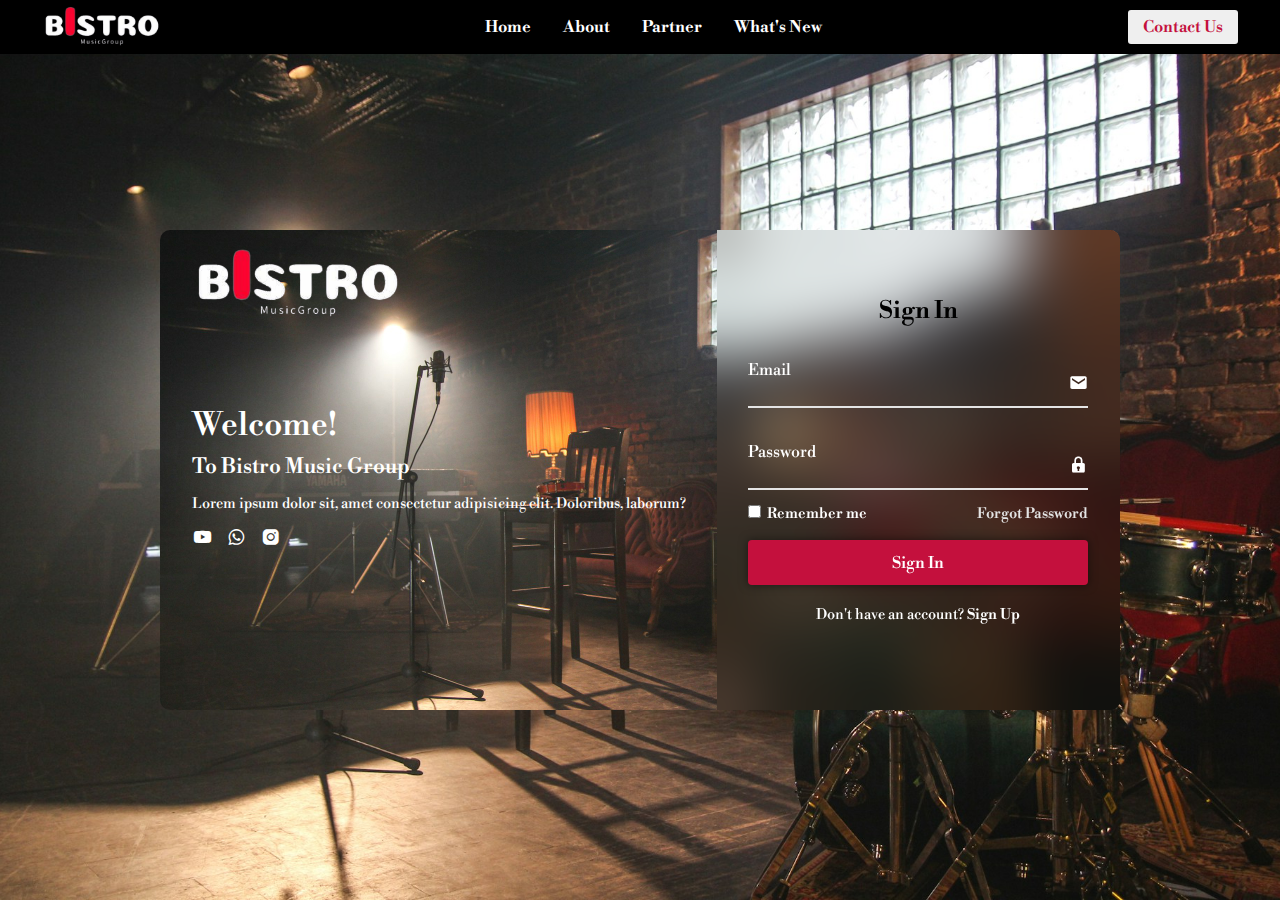
==== Work BISTRO/index.html @ 8adb502c "first try- contact us and join us not run yet" ====
<!DOCTYPE html>
<html lang="en">
  <head>
    <meta charset="UTF-8" />
    <meta name="viewport" content="width=device-width, initial-scale=1.0" />
    <title>Bistro Website</title>
    <!-- Box Icons -->
    <link href="https://unpkg.com/boxicons@2.1.4/css/boxicons.min.css" rel="stylesheet" />

    <!-- Boostrap Link -->
    <link href="https://cdn.jsdelivr.net/npm/bootstrap@5.3.3/dist/css/bootstrap.min.css" rel="stylesheet" integrity="sha384-QWTKZyjpPEjISv5WaRU9OFeRpok6YctnYmDr5pNlyT2bRjXh0JMhjY6hW+ALEwIH" crossorigin="anonymous" />

    <!-- My CSS -->
    <link rel="stylesheet" href="/Work BISTRO/Assets/CSS/style.css" />
  </head>
  <body>
    <!-- Header Start -->
    <nav class="navbar navbar-dark navbar-expand-lg bg-black">
      <div class="container-fluid">
        <a class="navbar-brand" href="#">
          <img src="/Work BISTRO/Assets/images/Logo/LogoWhite.png" alt="Bistro Logo">
        </a>
        <button class="navbar-toggler" type="button" data-bs-toggle="collapse" data-bs-target="#navbarSupportedContent" aria-controls="navbarSupportedContent" aria-expanded="false" aria-label="Toggle navigation">
          <span class="navbar-toggler-icon"></span>
        </button>

        <div class="collapse navbar-collapse" id="navbarSupportedContent">
          <ul class="navbar-nav me-auto mb-2 mb-lg-0">
            <li class="nav-item">
              <a class="nav-link mx-lg-2" aria-current="page" href="#">Home</a>
            </li>
            <li class="nav-item">
              <a class="nav-link mx-lg-2" href="#">About</a>
            </li>
            <li class="nav-item">
              <a class="nav-link mx-lg-2" href="#">Partner</a>
            </li>
            <li class="nav-item">
              <a class="nav-link mx-lg-2" href="#">What's New</a>
            </li>
          </ul>
          <button type="button" class="login-btn">Contact Us</button>
        </div>
      </div>
    </nav>
    <!-- Header End -->

    <!-- Sign In & Registration Start -->
    <div class="container">
      <div class="content">
        <img src="/Work BISTRO/Assets/images/Logo/LogoWhite.png" alt="logo Bistro" />

        <div class="text-sci">
          <h2>Welcome! <br /><span>To Bistro Music Group</span></h2>
          <p>Lorem ipsum dolor sit, amet consectetur adipisicing elit. Doloribus, laborum?</p>

          <div class="social-icons">
            <a href="#"><i class="bx bxl-youtube"></i></a>
            <a href="#"><i class="bx bxl-whatsapp"></i></a>
            <a href="#"><i class="bx bxl-instagram-alt"></i></a>
          </div>
        </div>
      </div>

      <div class="logreg-box">
        <div class="form-box login">
          <form action="#">
            <h2>Sign In</h2>

            <div class="input-box">
              <span class="icon"><i class="bx bxs-envelope"></i></span>
              <input type="email" required />
              <label>Email</label>
            </div>

            <div class="input-box">
              <span class="icon"><i class="bx bxs-lock"></i></span>
              <input type="password" required />
              <label>Password</label>
            </div>

            <div class="remember-forgot">
              <label> <input type="checkbox" /> Remember me </label>
              <a href="#">Forgot Password</a>
            </div>

            <button type="submit" class="btn">Sign In</button>

            <div class="login-register">
              <p>Don't have an account? <a href="#" class="register-link">Sign Up</a></p>
            </div>
          </form>
        </div>

        <div class="form-box register">
          <form action="#">
            <h2>Sign Up</h2>

            <div class="input-box">
              <span class="icon"><i class="bx bxs-user"></i></span>
              <input type="text" required />
              <label>Name</label>
            </div>

            <div class="input-box">
              <span class="icon"><i class="bx bxs-envelope"></i></span>
              <input type="email" required />
              <label>Email</label>
            </div>

            <div class="input-box">
              <span class="icon"><i class="bx bxs-lock"></i></span>
              <input type="password" required />
              <label>Password</label>
            </div>

            <div class="remember-forgot">
              <label> <input type="checkbox" /> I agree to the terms & condition </label>
            </div>

            <button type="submit" class="btn">Sign Up</button>

            <div class="login-register">
              <p>Already have an account? <a href="#" class="login-link">Sign In</a></p>
            </div>
          </form>
        </div>
      </div>
    </div>
    <!-- Sign In & Registration End-->

    <script src="/Work BISTRO/Assets/Javascript/script.js"></script>
    <script src="https://cdn.jsdelivr.net/npm/bootstrap@5.3.3/dist/js/bootstrap.bundle.min.js" integrity="sha384-YvpcrYf0tY3lHB60NNkmXc5s9fDVZLESaAA55NDzOxhy9GkcIdslK1eN7N6jIeHz" crossorigin="anonymous"></script>
  </body>
</html>
---- Work BISTRO/Assets/CSS/style.css ----
@import url("https://fonts.googleapis.com/css2?family=Imbue:opsz,wght@10..100,100..900&family=Libre+Bodoni:ital,wght@0,400..700;1,400..700&display=swap");

* {
  margin: 0;
  padding: 0;
  box-sizing: border-box;
  font-family: "Libre Bodoni", serif;
}

body {
  width: 100%;
  height: 100vh;
  background: url(/images/Background/bg3.jpg) no-repeat;
  background-size: cover;
  background-position: center;
}

.navbar {
  padding: 0 30px;
}

.navbar-brand img {
  width: 120px;
}

.navbar-nav {
  display: flex;
  align-items: center;
  max-width: 1200px;
  margin: 0 auto;
  justify-content: space-between;
}

.nav-link {
  position: relative;
  font-size: 1rem;
  color: #fff;
  text-decoration: none;
  margin-right: 1.875rem;
  font-weight: 700;
}

.nav-link::after {
  content: " ";
  position: absolute;
  left: 0;
  bottom: -5px;
  height: 2px;
  width: 100%;
  background: #e4e4e4;
  border-radius: 5px;
  transform: translateY(1px);
  opacity: 0;
  transition: 0.5s;
}

.nav-link:hover::after {
  transform: translateY(0);
  opacity: 1;
}

.navbar .login-btn {
  border: none;
  outline: none;
  font-size: 1rem;
  font-weight: 600;
  padding: 5px 15px;
  border-radius: 3px;
  cursor: pointer;
  color: #c4103d;
}

.container {
  position: absolute;
  top: 50%;
  left: 50%;
  transform: translate(-50%, -50%);
  width: 75%;
  height: 30rem;
  background: url("/images/Background/bg3.jpg") no-repeat;
  background-size: cover;
  background-position: center;
  border-radius: 10px;
  margin-top: 20px;
}

.container .content {
  position: absolute;
  top: 0;
  left: 0;
  width: 58%;
  height: 100%;
  background: transparent;
  color: white;
}

.container .content img {
  position: absolute;
  left: 2rem;
  top: 1rem;
  width: 38%;
}

.container .content .text-sci {
  position: relative;
  left: 2rem;
  top: 11rem;
}

.content .text-sci h2 {
  font-size: 2rem;
}

.content .text-sci h2 span {
  font-size: 1.3rem;
}

.content .text-sci p {
  font-size: 0.9rem;
  margin: 0.7rem 0;
  padding-right: 30px;
}

.social-icons a i {
  font-size: 1.3rem;
  color: white;
  margin-right: 10px;
  transition: 0.5s ease;
}

.social-icons a:hover i {
  transform: scale(1.2);
}

.container .logreg-box {
  position: absolute;
  top: 0;
  right: 0;
  width: calc(100% - 58%);
  height: 100%;
  overflow: hidden;
}

.logreg-box .form-box {
  position: absolute;
  display: flex;
  justify-content: center;
  align-items: center;
  background: transparent;
  width: 100%;
  height: 100%;
  backdrop-filter: blur(30px);
  border-top-right-radius: 10px;
  border-bottom-right-radius: 10px;
  color: white;
}

.logreg-box .form-box.login {
  transform: translateX(0);
  transition: transform 0.6s ease;
  transition-delay: 0.7s;
}

.logreg-box.active .form-box.login {
  transform: translateX(430px);
  transition-delay: 0s;
}

.logreg-box .form-box.register {
  transform: translateX(430px);
  transition: transform 0.5s ease;
  transition-delay: 0s;
}

.logreg-box.active .form-box.register {
  transform: translateX(0);
  transition-delay: 0.7s;
}

.form-box h2 {
  font-size: 1.5rem;
  text-align: center;
  font-weight: 800;
  color: black;
}

.form-box .input-box {
  position: relative;
  width: 21.25rem;
  height: 3.125rem;
  border-bottom: 2px solid #e4e4e4;
  margin: 2rem 0;
}

.input-box input {
  padding-top: 20px;
  width: 100%;
  height: 100%;
  border: none;
  outline: none;
  font-size: 1.1rem;
  background: transparent;
  color: white;
  padding-right: 20px;
}

.input-box label {
  position: absolute;
  left: 0;
  top: 0;
  pointer-events: none;
  color: white;
}

.input-box .icon {
  position: absolute;
  top: 13px;
  right: 0;
  font-size: 1.2rem;
}

.form-box .remember-forgot {
  font-size: 0.9rem;
  font-weight: 500;
  margin: -18px 0 15px;
  display: flex;
  justify-content: space-between;
}

.remember-forgot label input {
  accent-color: #e4e4e4;
  margin-right: 3px;
}

.remember-forgot a {
  color: #e4e4e4;
  text-decoration: none;
}

.remember-forgot a:hover {
  text-decoration: underline;
}

.btn {
  width: 100%;
  height: 45px;
  background: #c4103d;
  color: white;
  border: none;
  outline: none;
  border-radius: 4px;
  cursor: pointer;
  font-size: 1rem;
  font-weight: 500;
  box-shadow: 0 0 10px rgba(0, 0, 0, 0.5);
}

.form-box .login-register {
  font-size: 14.5px;
  text-align: center;
  margin-top: 20px;
}

.login-register p a {
  color: white;
  text-decoration: none;
  font-weight: 600;
}

.login-register p a:hover {
  text-decoration: underline;
}

/* Responsive */
/* Extra Large */
@media (max-width: 1200px) {
}

/* Laptop */
@media (max-width: 992px) {

}

/* Tablet */
@media (max-width: 768px) {
  .container {
    width: 95%;
  }

  .container .content {
    padding-right: 50px;
  }

}

/* Mobile Phone */
@media (max-width: 475px) {
}
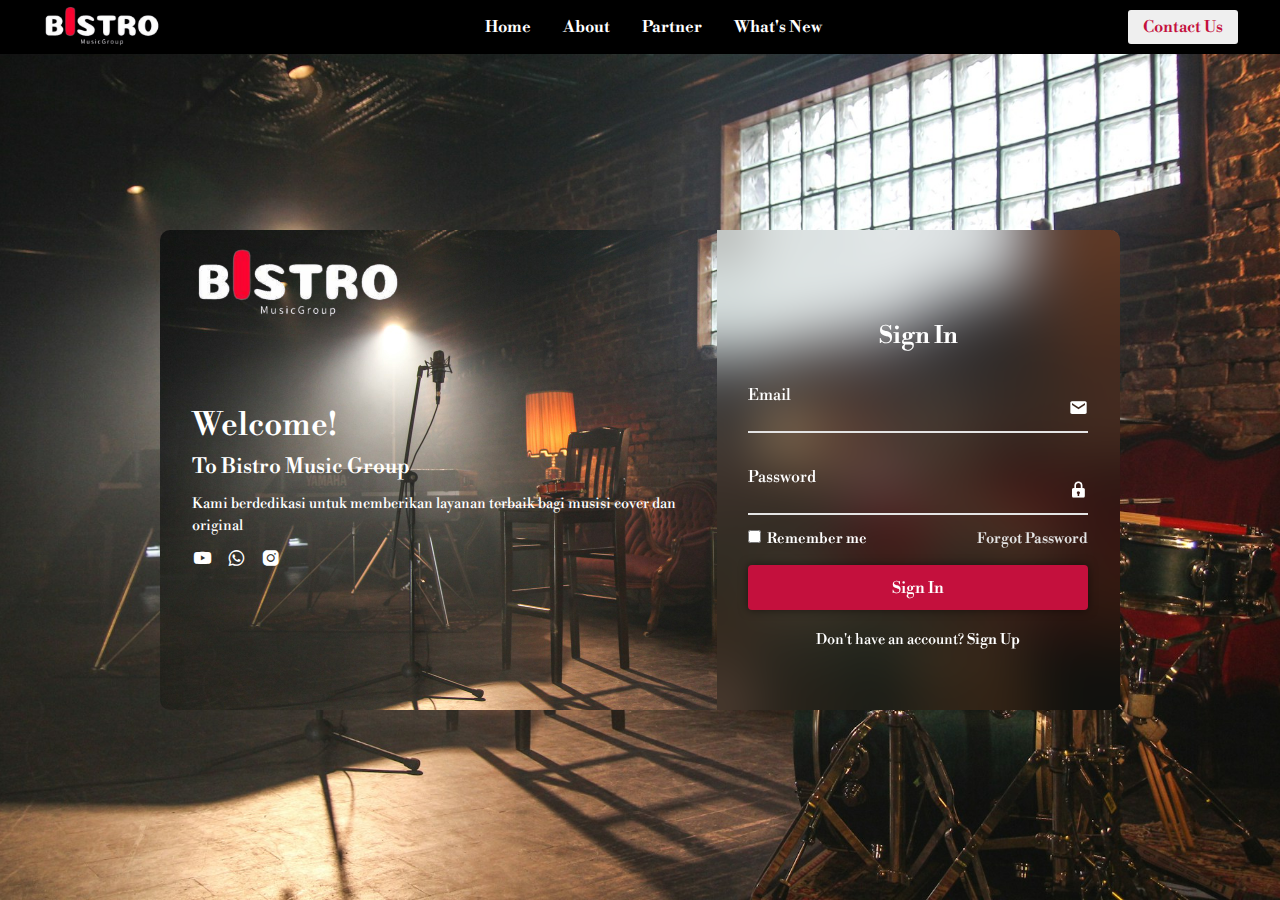
==== commit 2fb2d1ce: "revise directory log in" ====
--- a/Work BISTRO/index.html
+++ b/Work BISTRO/index.html
@@ -11,14 +11,14 @@
     <link href="https://cdn.jsdelivr.net/npm/bootstrap@5.3.3/dist/css/bootstrap.min.css" rel="stylesheet" integrity="sha384-QWTKZyjpPEjISv5WaRU9OFeRpok6YctnYmDr5pNlyT2bRjXh0JMhjY6hW+ALEwIH" crossorigin="anonymous" />
 
     <!-- My CSS -->
-    <link rel="stylesheet" href="/Work BISTRO/Assets/CSS/style.css" />
+    <link rel="stylesheet" href="./Assets/CSS/style.css" />
   </head>
   <body>
     <!-- Header Start -->
     <nav class="navbar navbar-dark navbar-expand-lg bg-black">
       <div class="container-fluid">
         <a class="navbar-brand" href="#">
-          <img src="/Work BISTRO/Assets/images/Logo/LogoWhite.png" alt="Bistro Logo">
+          <img src="./Assets/images/Logo/LogoWhite.png" alt="Bistro Logo">
         </a>
         <button class="navbar-toggler" type="button" data-bs-toggle="collapse" data-bs-target="#navbarSupportedContent" aria-controls="navbarSupportedContent" aria-expanded="false" aria-label="Toggle navigation">
           <span class="navbar-toggler-icon"></span>
@@ -48,11 +48,11 @@
     <!-- Sign In & Registration Start -->
     <div class="container">
       <div class="content">
-        <img src="/Work BISTRO/Assets/images/Logo/LogoWhite.png" alt="logo Bistro" />
+        <img src="./Assets/images/Logo/LogoWhite.png" alt="logo Bistro" />
 
         <div class="text-sci">
           <h2>Welcome! <br /><span>To Bistro Music Group</span></h2>
-          <p>Lorem ipsum dolor sit, amet consectetur adipisicing elit. Doloribus, laborum?</p>
+          <p>Kami berdedikasi untuk memberikan layanan terbaik bagi musisi cover dan original</p>
 
           <div class="social-icons">
             <a href="#"><i class="bx bxl-youtube"></i></a>
@@ -129,7 +129,7 @@
     </div>
     <!-- Sign In & Registration End-->
 
-    <script src="/Work BISTRO/Assets/Javascript/script.js"></script>
+    <script src="./Assets/Javascript/script.js"></script>
     <script src="https://cdn.jsdelivr.net/npm/bootstrap@5.3.3/dist/js/bootstrap.bundle.min.js" integrity="sha384-YvpcrYf0tY3lHB60NNkmXc5s9fDVZLESaAA55NDzOxhy9GkcIdslK1eN7N6jIeHz" crossorigin="anonymous"></script>
   </body>
 </html>
--- a/Work BISTRO/Assets/CSS/style.css
+++ b/Work BISTRO/Assets/CSS/style.css
@@ -10,7 +10,7 @@
 body {
   width: 100%;
   height: 100vh;
-  background: url(/images/Background/bg3.jpg) no-repeat;
+  background: url(../images/Background/bg3.jpg) no-repeat;
   background-size: cover;
   background-position: center;
 }
@@ -77,7 +77,7 @@
   transform: translate(-50%, -50%);
   width: 75%;
   height: 30rem;
-  background: url("/images/Background/bg3.jpg") no-repeat;
+  background: url("../images/Background/bg3.jpg") no-repeat;
   background-size: cover;
   background-position: center;
   border-radius: 10px;
@@ -181,7 +181,8 @@
   font-size: 1.5rem;
   text-align: center;
   font-weight: 800;
-  color: black;
+  color: white;
+  margin-top: 50px;
 }
 
 .form-box .input-box {
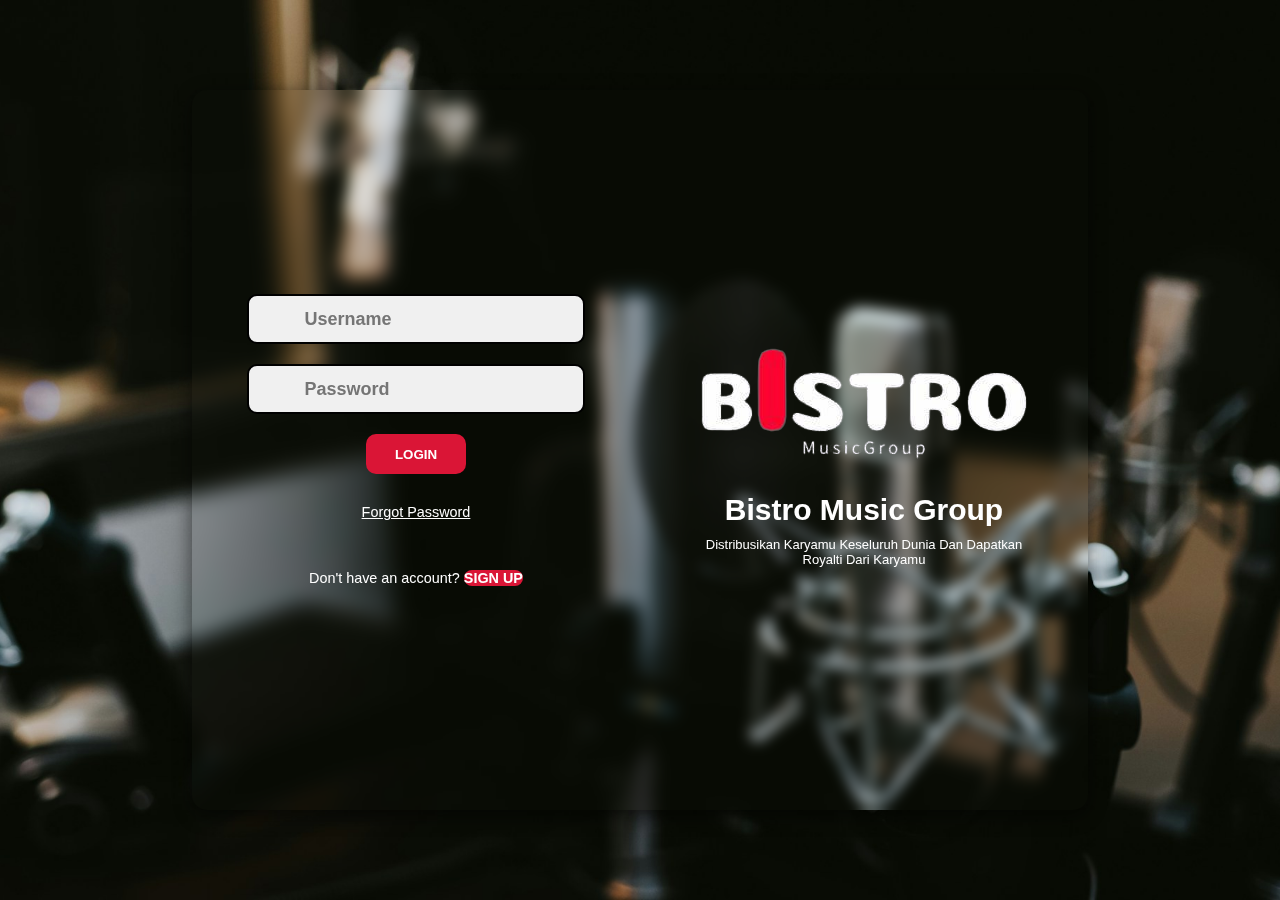
==== commit 0e2e38c6: "add contact form, remove log in" ====
--- a/Work BISTRO/index.html
+++ b/Work BISTRO/index.html
@@ -2,134 +2,64 @@
 <html lang="en">
   <head>
     <meta charset="UTF-8" />
+    <meta http-equiv="X-UA-Compatible" content="IE=edge" />
     <meta name="viewport" content="width=device-width, initial-scale=1.0" />
-    <title>Bistro Website</title>
-    <!-- Box Icons -->
-    <link href="https://unpkg.com/boxicons@2.1.4/css/boxicons.min.css" rel="stylesheet" />
-
-    <!-- Boostrap Link -->
-    <link href="https://cdn.jsdelivr.net/npm/bootstrap@5.3.3/dist/css/bootstrap.min.css" rel="stylesheet" integrity="sha384-QWTKZyjpPEjISv5WaRU9OFeRpok6YctnYmDr5pNlyT2bRjXh0JMhjY6hW+ALEwIH" crossorigin="anonymous" />
-
-    <!-- My CSS -->
+    <link rel="stylesheet" href="https://pro.fontawesome.com/releases/v5.10.0/css/all.css" integrity="sha384-AYmEC3Yw5cVb3ZcuHtOA93w35dYTsvhLPVnYs9eStHfGJvOvKxVfELGroGkvsg+p" crossorigin="anonymous" />
     <link rel="stylesheet" href="./Assets/CSS/style.css" />
+    <title>Login - Signup</title>
   </head>
   <body>
-    <!-- Header Start -->
-    <nav class="navbar navbar-dark navbar-expand-lg bg-black">
-      <div class="container-fluid">
-        <a class="navbar-brand" href="#">
-          <img src="./Assets/images/Logo/LogoWhite.png" alt="Bistro Logo">
-        </a>
-        <button class="navbar-toggler" type="button" data-bs-toggle="collapse" data-bs-target="#navbarSupportedContent" aria-controls="navbarSupportedContent" aria-expanded="false" aria-label="Toggle navigation">
-          <span class="navbar-toggler-icon"></span>
-        </button>
+    <div class="container">
 
-        <div class="collapse navbar-collapse" id="navbarSupportedContent">
-          <ul class="navbar-nav me-auto mb-2 mb-lg-0">
-            <li class="nav-item">
-              <a class="nav-link mx-lg-2" aria-current="page" href="#">Home</a>
-            </li>
-            <li class="nav-item">
-              <a class="nav-link mx-lg-2" href="#">About</a>
-            </li>
-            <li class="nav-item">
-              <a class="nav-link mx-lg-2" href="#">Partner</a>
-            </li>
-            <li class="nav-item">
-              <a class="nav-link mx-lg-2" href="#">What's New</a>
-            </li>
-          </ul>
-          <button type="button" class="login-btn">Contact Us</button>
+      <div class="signin-signup">
+        <form action="" class="sign-in-form">
+          <div class="input-field">
+            <i class="fas fa-user"></i>
+            <input type="text" placeholder="Username" />
+          </div>
+          <div class="input-field">
+            <i class="fas fa-lock"></i>
+            <input type="password" placeholder="Password" />
+          </div>
+          <input type="submit" value="Login" class="btn" />
+          <a href="#" class="forgot-password">Forgot Password</a>
+          <p class="social-text">Don't have an account? <a href="#" class="btn" id="sign-up-btn">Sign up</a></p>
+        </form>
+
+        <form action="" class="sign-up-form">
+          <div class="input-field">
+            <i class="fas fa-user"></i>
+            <input type="text" placeholder="Username" />
+          </div>
+          <div class="input-field">
+            <i class="fas fa-envelope"></i>
+            <input type="text" placeholder="Email" />
+          </div>
+          <div class="input-field">
+            <i class="fas fa-lock"></i>
+            <input type="password" placeholder="Password" />
+          </div>
+          <input type="submit" value="Sign up" class="btn" />
+          <p class="social-text">Already have an account?<a href="#" class="btn" id="sign-in-btn">Sign in</a></p>
+        </form>
+
+      </div>
+      <div class="panels-container">
+        <div class="panel left-panel">
+          <div class="content">
+            <img src="../images/Logo/LogoWhite.png" alt="logo Bistro"> 
+            <h3>Bistro Music group</h3>
+            <p>Distribusikan Karyamu Keseluruh Dunia Dan Dapatkan Royalti Dari Karyamu</p>
+          </div>
+          <img src="signin.svg" alt="" class="image" />
         </div>
-      </div>
-    </nav>
-    <!-- Header End -->
-
-    <!-- Sign In & Registration Start -->
-    <div class="container">
-      <div class="content">
-        <img src="./Assets/images/Logo/LogoWhite.png" alt="logo Bistro" />
-
-        <div class="text-sci">
-          <h2>Welcome! <br /><span>To Bistro Music Group</span></h2>
-          <p>Kami berdedikasi untuk memberikan layanan terbaik bagi musisi cover dan original</p>
-
-          <div class="social-icons">
-            <a href="#"><i class="bx bxl-youtube"></i></a>
-            <a href="#"><i class="bx bxl-whatsapp"></i></a>
-            <a href="#"><i class="bx bxl-instagram-alt"></i></a>
-          </div>
-        </div>
-      </div>
-
-      <div class="logreg-box">
-        <div class="form-box login">
-          <form action="#">
-            <h2>Sign In</h2>
-
-            <div class="input-box">
-              <span class="icon"><i class="bx bxs-envelope"></i></span>
-              <input type="email" required />
-              <label>Email</label>
-            </div>
-
-            <div class="input-box">
-              <span class="icon"><i class="bx bxs-lock"></i></span>
-              <input type="password" required />
-              <label>Password</label>
-            </div>
-
-            <div class="remember-forgot">
-              <label> <input type="checkbox" /> Remember me </label>
-              <a href="#">Forgot Password</a>
-            </div>
-
-            <button type="submit" class="btn">Sign In</button>
-
-            <div class="login-register">
-              <p>Don't have an account? <a href="#" class="register-link">Sign Up</a></p>
-            </div>
-          </form>
-        </div>
-
-        <div class="form-box register">
-          <form action="#">
-            <h2>Sign Up</h2>
-
-            <div class="input-box">
-              <span class="icon"><i class="bx bxs-user"></i></span>
-              <input type="text" required />
-              <label>Name</label>
-            </div>
-
-            <div class="input-box">
-              <span class="icon"><i class="bx bxs-envelope"></i></span>
-              <input type="email" required />
-              <label>Email</label>
-            </div>
-
-            <div class="input-box">
-              <span class="icon"><i class="bx bxs-lock"></i></span>
-              <input type="password" required />
-              <label>Password</label>
-            </div>
-
-            <div class="remember-forgot">
-              <label> <input type="checkbox" /> I agree to the terms & condition </label>
-            </div>
-
-            <button type="submit" class="btn">Sign Up</button>
-
-            <div class="login-register">
-              <p>Already have an account? <a href="#" class="login-link">Sign In</a></p>
-            </div>
-          </form>
-        </div>
+        <div class="panel right-panel">
+          <div class="content">
+            <img src="../images/Logo/LogoWhite.png" alt="logo Bistro"> 
+            <h3>Bistro Music Group</h3>
+            <p>Distribusikan Karyamu Keseluruh Dunia Dan Dapatkan Royalti Dari Karyamu</p>
       </div>
     </div>
-    <!-- Sign In & Registration End-->
-
     <script src="./Assets/Javascript/script.js"></script>
-    <script src="https://cdn.jsdelivr.net/npm/bootstrap@5.3.3/dist/js/bootstrap.bundle.min.js" integrity="sha384-YvpcrYf0tY3lHB60NNkmXc5s9fDVZLESaAA55NDzOxhy9GkcIdslK1eN7N6jIeHz" crossorigin="anonymous"></script>
   </body>
 </html>
--- a/Work BISTRO/Assets/CSS/style.css
+++ b/Work BISTRO/Assets/CSS/style.css
@@ -1,299 +1,252 @@
-@import url("https://fonts.googleapis.com/css2?family=Imbue:opsz,wght@10..100,100..900&family=Libre+Bodoni:ital,wght@0,400..700;1,400..700&display=swap");
-
 * {
   margin: 0;
   padding: 0;
   box-sizing: border-box;
-  font-family: "Libre Bodoni", serif;
-}
-
+  font-family: "Poppins", sans-serif;
+}
 body {
-  width: 100%;
-  height: 100vh;
-  background: url(../images/Background/bg3.jpg) no-repeat;
+  display: flex;
+  align-items: center;
+  justify-content: center;
+  min-height: 100vh;
+  background: url("../images/Background/back5.jpg") no-repeat;
   background-size: cover;
   background-position: center;
 }
-
-.navbar {
-  padding: 0 30px;
-}
-
-.navbar-brand img {
-  width: 120px;
-}
-
-.navbar-nav {
-  display: flex;
-  align-items: center;
-  max-width: 1200px;
-  margin: 0 auto;
-  justify-content: space-between;
-}
-
-.nav-link {
+.container {
   position: relative;
-  font-size: 1rem;
-  color: #fff;
-  text-decoration: none;
-  margin-right: 1.875rem;
-  font-weight: 700;
-}
-
-.nav-link::after {
-  content: " ";
+  width: 70vw;
+  height: 80vh;
+  background: transparent;
+  border-radius: 15px;
+  box-shadow: 0 4px 20px 0 rgba(0, 0, 0, 0.3), 0 6px 20px 0 rgba(0, 0, 0, 0.3);
+  overflow: hidden;
+  backdrop-filter: blur(7px);
+}
+.container::before {
+  content: "";
   position: absolute;
-  left: 0;
-  bottom: -5px;
-  height: 2px;
-  width: 100%;
-  background: #e4e4e4;
-  border-radius: 5px;
-  transform: translateY(1px);
-  opacity: 0;
-  transition: 0.5s;
-}
-
-.nav-link:hover::after {
-  transform: translateY(0);
-  opacity: 1;
-}
-
-.navbar .login-btn {
-  border: none;
-  outline: none;
-  font-size: 1rem;
-  font-weight: 600;
-  padding: 5px 15px;
-  border-radius: 3px;
-  cursor: pointer;
-  color: #c4103d;
-}
-
-.container {
-  position: absolute;
-  top: 50%;
-  left: 50%;
-  transform: translate(-50%, -50%);
-  width: 75%;
-  height: 30rem;
-  background: url("../images/Background/bg3.jpg") no-repeat;
-  background-size: cover;
-  background-position: center;
-  border-radius: 10px;
-  margin-top: 20px;
-}
-
-.container .content {
+  top: 0;
+  left: -50%;
+  width: 100%;
+  height: 100%;
+  background: transparent;
+  z-index: 6;
+  transform: translateX(100%);
+  transition: 1s ease-in-out;
+}
+.signin-signup {
   position: absolute;
   top: 0;
   left: 0;
-  width: 58%;
+  width: 100%;
   height: 100%;
-  background: transparent;
-  color: white;
-}
-
-.container .content img {
-  position: absolute;
-  left: 2rem;
-  top: 1rem;
-  width: 38%;
-}
-
-.container .content .text-sci {
-  position: relative;
-  left: 2rem;
-  top: 11rem;
-}
-
-.content .text-sci h2 {
-  font-size: 2rem;
-}
-
-.content .text-sci h2 span {
-  font-size: 1.3rem;
-}
-
-.content .text-sci p {
+  display: flex;
+  align-items: center;
+  justify-content: space-around;
+  z-index: 5;
+}
+form {
+  display: flex;
+  align-items: center;
+  justify-content: center;
+  flex-direction: column;
+  width: 40%;
+  min-width: 238px;
+  padding: 0 10px;
+}
+form.sign-in-form {
+  opacity: 1;
+  transition: 0.5s ease-in-out;
+  transition-delay: 1s;
+}
+form.sign-up-form {
+  opacity: 0;
+  transition: 0.5s ease-in-out;
+  transition-delay: 1s;
+}
+.title {
+  font-size: 35px;
+  color: white;
+  margin-bottom: 10px;
+}
+.input-field {
+  width: 100%;
+  height: 50px;
+  background: #f0f0f0;
+  margin: 10px 0;
+  border: 2px solid black;
+  border-radius: 10px;
+  display: flex;
+  align-items: center;
+}
+.input-field i {
+  flex: 1;
+  text-align: center;
+  color: black;
+  font-size: 18px;
+}
+.input-field input {
+  flex: 5;
+  background: none;
+  border: none;
+  outline: none;
+  width: 100%;
+  font-size: 18px;
+  font-weight: 600;
+  color: black;
+}
+.forgot-password {
+  color: white;
+  padding: 20px;
+  text-decoration: underline;
   font-size: 0.9rem;
-  margin: 0.7rem 0;
-  padding-right: 30px;
-}
-
-.social-icons a i {
-  font-size: 1.3rem;
-  color: white;
-  margin-right: 10px;
-  transition: 0.5s ease;
-}
-
-.social-icons a:hover i {
-  transform: scale(1.2);
-}
-
-.container .logreg-box {
+}
+
+.btn {
+  width: 100px;
+  height: 40px;
+  border: none;
+  border-radius: 10px;
+  background: #da1536;
+  color: #fff;
+  font-weight: 600;
+  margin: 10px 0;
+  text-transform: uppercase;
+  cursor: pointer;
+}
+.btn:hover {
+  background: black;
+}
+
+.social-text {
+  font-size: 0.9rem;
+  color: white;
+}
+
+p {
+  padding: 30px;
+}
+
+a {
+  text-decoration: none;
+}
+
+.panels-container {
   position: absolute;
   top: 0;
-  right: 0;
-  width: calc(100% - 58%);
+  left: 0;
+  width: 100%;
   height: 100%;
-  overflow: hidden;
-}
-
-.logreg-box .form-box {
-  position: absolute;
-  display: flex;
-  justify-content: center;
-  align-items: center;
-  background: transparent;
-  width: 100%;
-  height: 100%;
-  backdrop-filter: blur(30px);
-  border-top-right-radius: 10px;
-  border-bottom-right-radius: 10px;
-  color: white;
-}
-
-.logreg-box .form-box.login {
+  display: flex;
+  align-items: center;
+  justify-content: space-around;
+}
+.panel {
+  display: flex;
+  flex-direction: column;
+  align-items: center;
+  justify-content: space-around;
+  width: 35%;
+  min-width: 238px;
+  padding: 0 10px;
+  text-align: center;
+  z-index: 6;
+}
+.left-panel {
+  pointer-events: none;
+}
+.content {
+  color: white;
+  transition: 1.1s ease-in-out;
+  transition-delay: 0.5s;
+}
+
+.content img {
+  padding: 20px 0;
+}
+.panel h3 {
+  font-size: 30px;
+  font-weight: 600;
+}
+.panel p {
+  font-size: 13px;
+  padding: 10px 0;
+}
+.image {
+  width: 100%;
+  transition: 1.1s ease-in-out;
+  transition-delay: 0.4s;
+}
+.left-panel .image,
+.left-panel .content {
+  transform: translateX(-200%);
+}
+.right-panel .image,
+.right-panel .content {
   transform: translateX(0);
-  transition: transform 0.6s ease;
-  transition-delay: 0.7s;
-}
-
-.logreg-box.active .form-box.login {
-  transform: translateX(430px);
-  transition-delay: 0s;
-}
-
-.logreg-box .form-box.register {
-  transform: translateX(430px);
-  transition: transform 0.5s ease;
-  transition-delay: 0s;
-}
-
-.logreg-box.active .form-box.register {
+}
+.account-text {
+  display: none;
+}
+/*Animation*/
+.container.sign-up-mode::before {
   transform: translateX(0);
-  transition-delay: 0.7s;
-}
-
-.form-box h2 {
-  font-size: 1.5rem;
-  text-align: center;
-  font-weight: 800;
-  color: white;
-  margin-top: 50px;
-}
-
-.form-box .input-box {
-  position: relative;
-  width: 21.25rem;
-  height: 3.125rem;
-  border-bottom: 2px solid #e4e4e4;
-  margin: 2rem 0;
-}
-
-.input-box input {
-  padding-top: 20px;
-  width: 100%;
-  height: 100%;
-  border: none;
-  outline: none;
-  font-size: 1.1rem;
-  background: transparent;
-  color: white;
-  padding-right: 20px;
-}
-
-.input-box label {
-  position: absolute;
-  left: 0;
-  top: 0;
+}
+.container.sign-up-mode .right-panel .image,
+.container.sign-up-mode .right-panel .content {
+  transform: translateX(200%);
+}
+.container.sign-up-mode .left-panel .image,
+.container.sign-up-mode .left-panel .content {
+  transform: translateX(0);
+}
+.container.sign-up-mode form.sign-in-form {
+  opacity: 0;
+}
+.container.sign-up-mode form.sign-up-form {
+  opacity: 1;
+}
+.container.sign-up-mode .right-panel {
   pointer-events: none;
-  color: white;
-}
-
-.input-box .icon {
-  position: absolute;
-  top: 13px;
-  right: 0;
-  font-size: 1.2rem;
-}
-
-.form-box .remember-forgot {
-  font-size: 0.9rem;
-  font-weight: 500;
-  margin: -18px 0 15px;
-  display: flex;
-  justify-content: space-between;
-}
-
-.remember-forgot label input {
-  accent-color: #e4e4e4;
-  margin-right: 3px;
-}
-
-.remember-forgot a {
-  color: #e4e4e4;
-  text-decoration: none;
-}
-
-.remember-forgot a:hover {
-  text-decoration: underline;
-}
-
-.btn {
-  width: 100%;
-  height: 45px;
-  background: #c4103d;
-  color: white;
-  border: none;
-  outline: none;
-  border-radius: 4px;
-  cursor: pointer;
-  font-size: 1rem;
-  font-weight: 500;
-  box-shadow: 0 0 10px rgba(0, 0, 0, 0.5);
-}
-
-.form-box .login-register {
-  font-size: 14.5px;
-  text-align: center;
-  margin-top: 20px;
-}
-
-.login-register p a {
-  color: white;
-  text-decoration: none;
-  font-weight: 600;
-}
-
-.login-register p a:hover {
-  text-decoration: underline;
-}
-
-/* Responsive */
-/* Extra Large */
-@media (max-width: 1200px) {
-}
-
-/* Laptop */
-@media (max-width: 992px) {
-
-}
-
-/* Tablet */
-@media (max-width: 768px) {
+}
+.container.sign-up-mode .left-panel {
+  pointer-events: all;
+}
+/*Responsive*/
+@media (max-width: 779px) {
   .container {
-    width: 95%;
-  }
-
-  .container .content {
-    padding-right: 50px;
-  }
-
-}
-
-/* Mobile Phone */
-@media (max-width: 475px) {
-}
+    width: 100vw;
+    height: 100vh;
+  }
+}
+@media (max-width: 635px) {
+  .container::before {
+    display: none;
+  }
+  form {
+    width: 80%;
+  }
+  form.sign-up-form {
+    display: none;
+  }
+  .container.sign-up-mode2 form.sign-up-form {
+    display: flex;
+    opacity: 1;
+  }
+  .container.sign-up-mode2 form.sign-in-form {
+    display: none;
+  }
+  .panels-container {
+    display: none;
+  }
+  .account-text {
+    display: initial;
+    margin-top: 30px;
+  }
+}
+@media (max-width: 320px) {
+  form {
+    width: 90%;
+  }
+}
